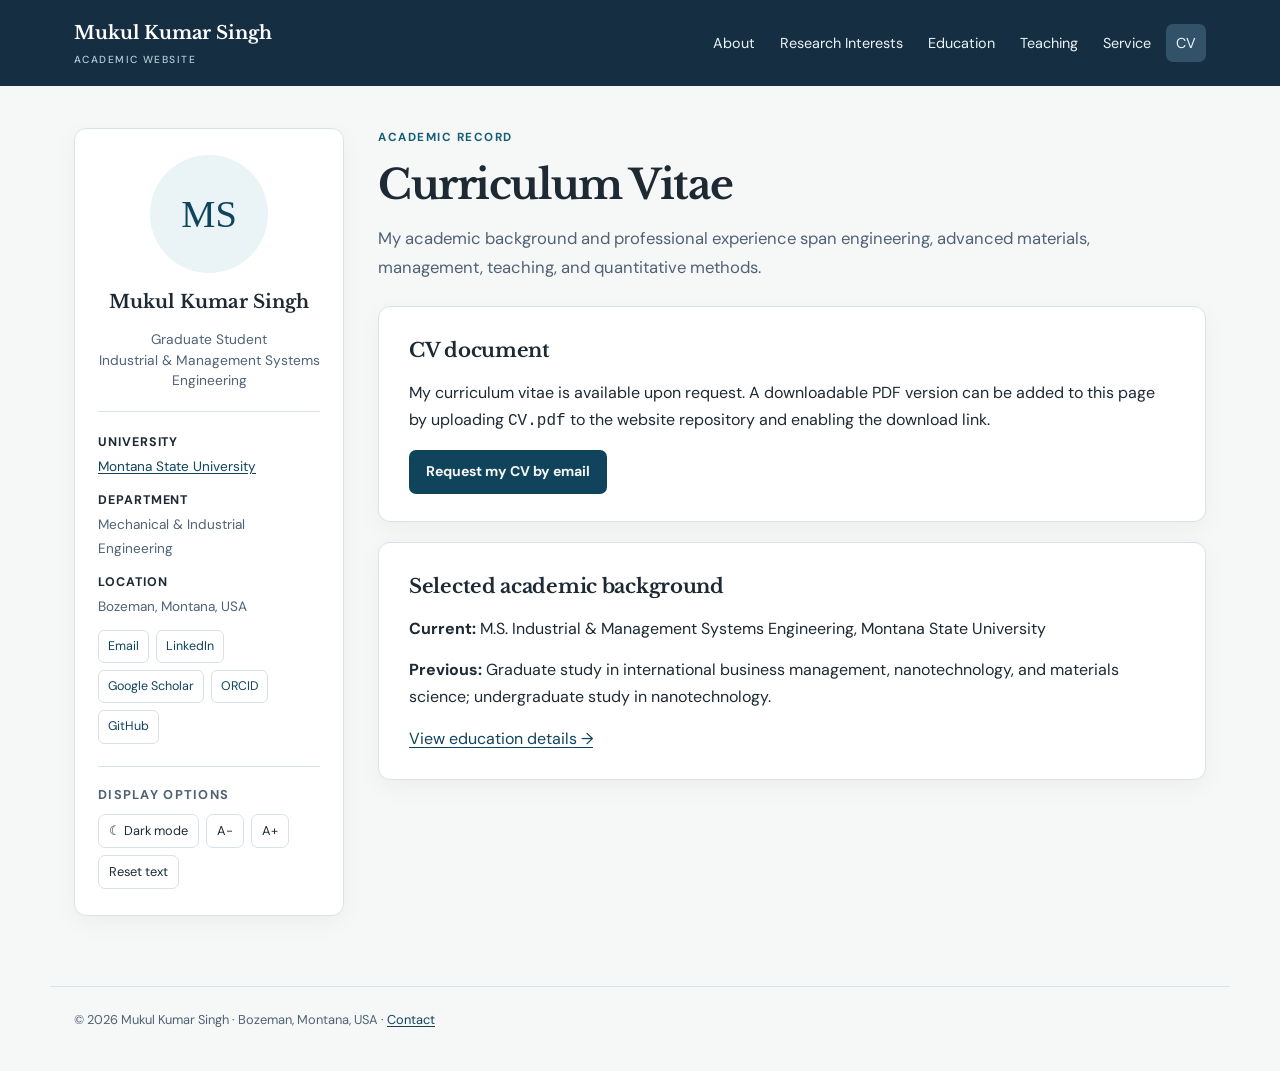
==== cv.html @ e1ff9593 "Add files via upload" ====
<!doctype html><html lang="en"><head><meta charset="utf-8"><meta name="viewport" content="width=device-width, initial-scale=1"><meta name="description" content="Academic curriculum vitae and contact details"><meta name="color-scheme" content="light dark"><title>Curriculum Vitae | Mukul Kumar Singh</title><link rel="stylesheet" href="style.css"><script>try{const t=localStorage.getItem('academic-theme');if(t==='dark'||t==='light')document.documentElement.dataset.theme=t}catch(e){}</script><script src="site.js" defer></script></head><body><a class="skip" href="#main">Skip to main content</a><header class="site-head"><div class="head-in"><a class="brand" href="index.html">Mukul Kumar Singh<small>Academic Website</small></a><nav aria-label="Main navigation" class="top-nav"><a href="index.html">About</a><a href="research.html">Research Interests</a><a href="education.html">Education</a><a href="teaching.html">Teaching</a><a href="service.html">Service</a><a href="cv.html" aria-current="page">CV</a></nav></div></header><div class="layout"><aside class="profile" aria-label="Profile and accessibility settings"><img class="avatar" src="profile.jpg" alt="Portrait of Mukul Kumar Singh" onerror="this.style.display='none';document.getElementById('avatar-fallback').style.display='grid'"><div class="avatar-fallback" id="avatar-fallback" aria-hidden="true">MS</div><h2>Mukul Kumar Singh</h2><p class="role">Graduate Student<br>Industrial &amp; Management Systems Engineering</p><hr class="side-divider"><p class="fact"><strong>University</strong><a href="https://www.montana.edu/">Montana State University</a></p><p class="fact"><strong>Department</strong>Mechanical &amp; Industrial Engineering</p><p class="fact"><strong>Location</strong>Bozeman, Montana, USA</p><div class="profile-links" aria-label="Contact and research profiles"><a href="mailto:mukulnoida@gmail.com">Email</a><a href="https://www.linkedin.com/in/mukulnoida/" target="_blank" rel="noopener noreferrer">LinkedIn</a><a href="https://scholar.google.com/citations?user=1E6UcasAAAAJ" target="_blank" rel="noopener noreferrer">Google Scholar</a><a href="https://orcid.org/0009-0001-5948-5191" target="_blank" rel="noopener noreferrer">ORCID</a><a href="https://github.com/mukulnoida" target="_blank" rel="noopener noreferrer">GitHub</a></div><div class="accessibility" aria-label="Display preferences"><h3>Display options</h3><div class="controls"><button type="button" id="theme-toggle">☾ Dark mode</button><button type="button" id="text-minus" aria-label="Decrease text size">A−</button><button type="button" id="text-plus" aria-label="Increase text size">A+</button><button type="button" id="text-reset">Reset text</button></div></div></aside><main id="main" tabindex="-1"><p class="eyebrow">Academic record</p><h1 class="page-title">Curriculum Vitae</h1><p class="lead">My academic background and professional experience span engineering, advanced materials, management, teaching, and quantitative methods.</p><section class="panel"><h2>CV document</h2><p>My curriculum vitae is available upon request. A downloadable PDF version can be added to this page by uploading <code>CV.pdf</code> to the website repository and enabling the download link.</p><!-- After uploading CV.pdf, uncomment the following line: <p><a class="action" href="CV.pdf" download>Download CV (PDF)</a></p> --><p><a class="action" href="mailto:mukulnoida@gmail.com?subject=CV%20Request">Request my CV by email</a></p></section><section class="panel"><h2>Selected academic background</h2><p><strong>Current:</strong> M.S. Industrial &amp; Management Systems Engineering, Montana State University</p><p><strong>Previous:</strong> Graduate study in international business management, nanotechnology, and materials science; undergraduate study in nanotechnology.</p><p><a href="education.html">View education details →</a></p></section></main></div><footer><p>© 2026 Mukul Kumar Singh · Bozeman, Montana, USA · <a href="mailto:mukulnoida@gmail.com">Contact</a></p></footer></body></html>
---- style.css ----
@import url('https://fonts.googleapis.com/css2?family=DM+Sans:wght@400;500;600;700&family=Libre+Baskerville:wght@400;700&display=swap');
:root{color-scheme:light;--bg:#f6f7f7;--paper:#fff;--ink:#1d2933;--muted:#506276;--line:#dae2e7;--accent:#155e75;--accentstrong:#10445c;--soft:#eaf3f6;--nav:#162e42;--focus:#db7f24;--shadow:0 7px 24px rgba(19,41,53,.045);font-size:16px}
:root[data-theme=dark]{color-scheme:dark;--bg:#0e1822;--paper:#192735;--ink:#ecf3f6;--muted:#b7c8d4;--line:#3a4a5b;--accent:#8ccee1;--accentstrong:#b6e9f7;--soft:#233c4b;--nav:#142534;--focus:#fbb960;--shadow:none}
*{box-sizing:border-box}html{scroll-behavior:smooth}body{margin:0;background:var(--bg);color:var(--ink);font-family:'DM Sans',Arial,sans-serif;line-height:1.7}a{color:var(--accentstrong);text-underline-offset:.16em}a:hover{text-decoration-thickness:2px}a:focus-visible,button:focus-visible{outline:3px solid var(--focus);outline-offset:4px}button{font:inherit;cursor:pointer}.skip{position:absolute;left:16px;top:-100px;background:var(--paper);padding:10px 15px;z-index:100}.skip:focus{top:12px}.site-head{background:var(--nav);color:#f5faff}.head-in{max-width:1180px;margin:auto;padding:18px 24px;display:flex;align-items:center;justify-content:space-between;gap:22px;flex-wrap:wrap}.brand{font-family:'Libre Baskerville',Georgia,serif;font-size:1.14rem;color:#fff;text-decoration:none;font-weight:700}.brand small{display:block;font-size:.64rem;font-family:'DM Sans',sans-serif;font-weight:500;letter-spacing:.14em;text-transform:uppercase;color:#b7cbd7;margin-top:2px}.top-nav{display:flex;gap:5px;flex-wrap:wrap}.top-nav a{color:#eaf4f8;text-decoration:none;padding:7px 10px;border-radius:7px;font-size:.9rem}.top-nav a:hover,.top-nav a[aria-current=page]{background:#315269}.layout{max-width:1180px;padding:42px 24px 70px;margin:0 auto;display:grid;grid-template-columns:270px minmax(0,1fr);gap:34px}.profile,.panel{background:var(--paper);border:1px solid var(--line);border-radius:12px;box-shadow:var(--shadow)}.profile{padding:26px 23px;align-self:start;position:sticky;top:20px}.avatar{width:118px;height:118px;border-radius:50%;border:3px solid var(--line);object-fit:cover;display:block;margin:0 auto 17px;background:var(--soft)}.avatar-fallback{width:118px;height:118px;border-radius:50%;display:none;place-items:center;margin:0 auto 17px;background:var(--soft);color:var(--accentstrong);font-family:Georgia,serif;font-size:2.4rem}.profile h2{font-family:'Libre Baskerville',Georgia,serif;font-size:1.15rem;line-height:1.35;margin:0 0 7px;text-align:center}.role{text-align:center;font-size:.86rem;color:var(--muted);line-height:1.5}.side-divider{border:0;border-top:1px solid var(--line);margin:20px 0}.fact{font-size:.85rem;margin:0 0 12px;color:var(--muted)}.fact strong{display:block;color:var(--ink);font-size:.78rem;text-transform:uppercase;letter-spacing:.075em;margin-bottom:2px}.profile-links{display:flex;flex-wrap:wrap;gap:7px}.profile-links a{display:inline-block;border:1px solid var(--line);border-radius:6px;padding:5px 9px;font-size:.78rem;text-decoration:none}.profile-links a:hover{background:var(--soft)}.accessibility{margin-top:22px;border-top:1px solid var(--line);padding-top:17px}.accessibility h3{font-size:.8rem;text-transform:uppercase;letter-spacing:.1em;margin:0 0 9px;color:var(--muted)}.controls{display:flex;gap:7px;flex-wrap:wrap}.controls button{border:1px solid var(--line);background:var(--paper);color:var(--ink);border-radius:7px;padding:5px 10px;font-size:.8rem}.controls button:hover{background:var(--soft)}main{min-width:0}.eyebrow{font-weight:700;letter-spacing:.13em;text-transform:uppercase;color:var(--accent);font-size:.73rem;margin:0 0 11px}.page-title{font-family:'Libre Baskerville',Georgia,serif;font-size:clamp(1.85rem,3.2vw,2.55rem);line-height:1.25;letter-spacing:-.035em;margin:0 0 14px}.lead{font-size:1.04rem;max-width:73ch;color:var(--muted);margin:0 0 25px}.panel{padding:27px 30px;margin:0 0 20px}.panel h2{font-family:'Libre Baskerville',Georgia,serif;letter-spacing:-.015em;font-size:1.23rem;margin:0 0 12px}.panel h3{font-size:1rem;margin:17px 0 5px}.panel p{margin:0 0 14px}.panel p:last-child{margin-bottom:0}.panel ul{margin:9px 0 0;padding-left:22px}.panel li{padding:3px 0}.tag-wrap{display:flex;flex-wrap:wrap;gap:8px;margin-top:14px}.tag{padding:5px 11px;border:1px solid var(--line);border-radius:100px;font-size:.8rem;background:var(--soft);color:var(--ink)}.two-col{display:grid;grid-template-columns:1fr 1fr;gap:15px}.mini{background:var(--soft);padding:18px;border-radius:8px}.mini h3{margin:0 0 7px;font-size:.94rem}.mini p{font-size:.88rem;margin:0;color:var(--muted)}.item{padding:15px 0;border-bottom:1px solid var(--line)}.item:first-of-type{padding-top:0}.item:last-child{border-bottom:0;padding-bottom:0}.item h3{margin:0 0 2px}.item .meta{font-size:.87rem;color:var(--muted);margin-bottom:5px}.action{display:inline-block;border-radius:7px;padding:10px 17px;background:var(--accentstrong);color:var(--bg);text-decoration:none;font-weight:700;font-size:.88rem}.action:hover{filter:brightness(1.12)}.note{font-size:.9rem;color:var(--muted)}footer{border-top:1px solid var(--line);max-width:1180px;margin:auto;padding:22px 24px 40px;color:var(--muted);font-size:.8rem}footer p{margin:0} @media(max-width:850px){.layout{grid-template-columns:1fr;padding-top:25px;gap:20px}.profile{position:static}.two-col{grid-template-columns:1fr}.head-in{align-items:start}.top-nav a{padding:6px 7px}}@media(max-width:480px){.panel{padding:21px 19px}.layout{padding-left:15px;padding-right:15px}.brand{font-size:1rem}}@media(prefers-reduced-motion:reduce){html{scroll-behavior:auto}*{transition:none!important;animation:none!important}}
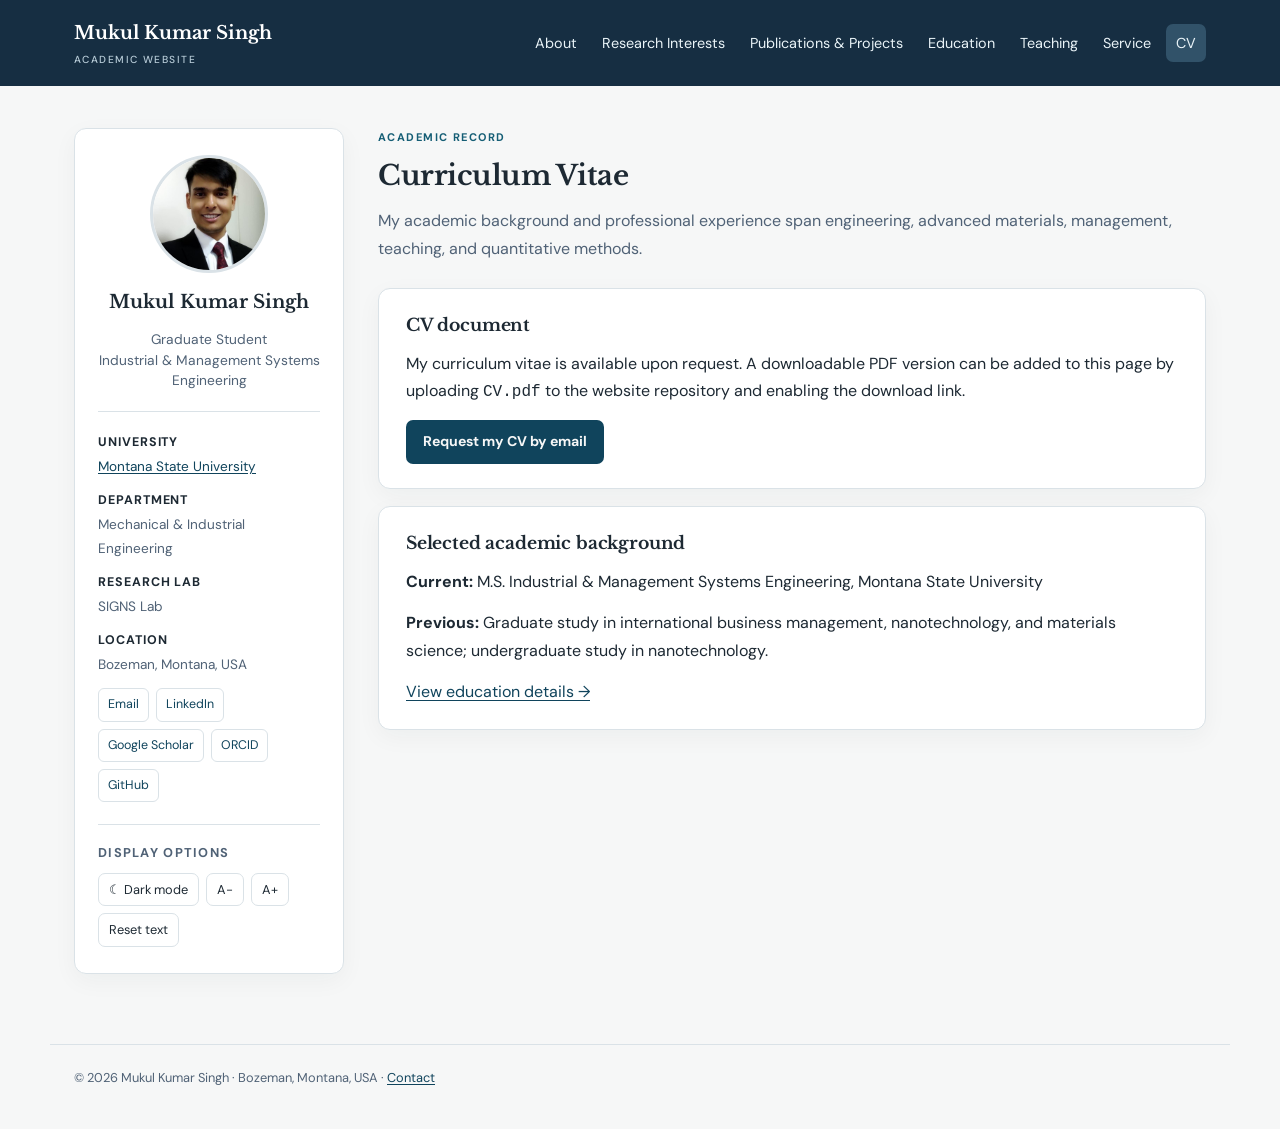
==== commit 03036047: "Add files via upload" ====
--- a/cv.html
+++ b/cv.html
@@ -1 +1,2 @@
-<!doctype html><html lang="en"><head><meta charset="utf-8"><meta name="viewport" content="width=device-width, initial-scale=1"><meta name="description" content="Academic curriculum vitae and contact details"><meta name="color-scheme" content="light dark"><title>Curriculum Vitae | Mukul Kumar Singh</title><link rel="stylesheet" href="style.css"><script>try{const t=localStorage.getItem('academic-theme');if(t==='dark'||t==='light')document.documentElement.dataset.theme=t}catch(e){}</script><script src="site.js" defer></script></head><body><a class="skip" href="#main">Skip to main content</a><header class="site-head"><div class="head-in"><a class="brand" href="index.html">Mukul Kumar Singh<small>Academic Website</small></a><nav aria-label="Main navigation" class="top-nav"><a href="index.html">About</a><a href="research.html">Research Interests</a><a href="education.html">Education</a><a href="teaching.html">Teaching</a><a href="service.html">Service</a><a href="cv.html" aria-current="page">CV</a></nav></div></header><div class="layout"><aside class="profile" aria-label="Profile and accessibility settings"><img class="avatar" src="profile.jpg" alt="Portrait of Mukul Kumar Singh" onerror="this.style.display='none';document.getElementById('avatar-fallback').style.display='grid'"><div class="avatar-fallback" id="avatar-fallback" aria-hidden="true">MS</div><h2>Mukul Kumar Singh</h2><p class="role">Graduate Student<br>Industrial &amp; Management Systems Engineering</p><hr class="side-divider"><p class="fact"><strong>University</strong><a href="https://www.montana.edu/">Montana State University</a></p><p class="fact"><strong>Department</strong>Mechanical &amp; Industrial Engineering</p><p class="fact"><strong>Location</strong>Bozeman, Montana, USA</p><div class="profile-links" aria-label="Contact and research profiles"><a href="mailto:mukulnoida@gmail.com">Email</a><a href="https://www.linkedin.com/in/mukulnoida/" target="_blank" rel="noopener noreferrer">LinkedIn</a><a href="https://scholar.google.com/citations?user=1E6UcasAAAAJ" target="_blank" rel="noopener noreferrer">Google Scholar</a><a href="https://orcid.org/0009-0001-5948-5191" target="_blank" rel="noopener noreferrer">ORCID</a><a href="https://github.com/mukulnoida" target="_blank" rel="noopener noreferrer">GitHub</a></div><div class="accessibility" aria-label="Display preferences"><h3>Display options</h3><div class="controls"><button type="button" id="theme-toggle">☾ Dark mode</button><button type="button" id="text-minus" aria-label="Decrease text size">A−</button><button type="button" id="text-plus" aria-label="Increase text size">A+</button><button type="button" id="text-reset">Reset text</button></div></div></aside><main id="main" tabindex="-1"><p class="eyebrow">Academic record</p><h1 class="page-title">Curriculum Vitae</h1><p class="lead">My academic background and professional experience span engineering, advanced materials, management, teaching, and quantitative methods.</p><section class="panel"><h2>CV document</h2><p>My curriculum vitae is available upon request. A downloadable PDF version can be added to this page by uploading <code>CV.pdf</code> to the website repository and enabling the download link.</p><!-- After uploading CV.pdf, uncomment the following line: <p><a class="action" href="CV.pdf" download>Download CV (PDF)</a></p> --><p><a class="action" href="mailto:mukulnoida@gmail.com?subject=CV%20Request">Request my CV by email</a></p></section><section class="panel"><h2>Selected academic background</h2><p><strong>Current:</strong> M.S. Industrial &amp; Management Systems Engineering, Montana State University</p><p><strong>Previous:</strong> Graduate study in international business management, nanotechnology, and materials science; undergraduate study in nanotechnology.</p><p><a href="education.html">View education details →</a></p></section></main></div><footer><p>© 2026 Mukul Kumar Singh · Bozeman, Montana, USA · <a href="mailto:mukulnoida@gmail.com">Contact</a></p></footer></body></html>+<!DOCTYPE html>
+<html lang="en"><head><meta charset="utf-8"/><meta content="width=device-width, initial-scale=1" name="viewport"/><meta content="Academic curriculum vitae and contact details" name="description"/><meta content="light dark" name="color-scheme"/><title>Curriculum Vitae | Mukul Kumar Singh</title><link href="style.css" rel="stylesheet"/><script>try{const t=localStorage.getItem('academic-theme');if(t==='dark'||t==='light')document.documentElement.dataset.theme=t}catch(e){}</script><script defer="" src="site.js"></script></head><body><a class="skip" href="#main">Skip to main content</a><header class="site-head"><div class="head-in"><a class="brand" href="index.html">Mukul Kumar Singh<small>Academic Website</small></a><nav aria-label="Main navigation" class="top-nav"><a href="index.html">About</a><a href="research.html">Research Interests</a><a href="publications.html">Publications &amp; Projects</a><a href="education.html">Education</a><a href="teaching.html">Teaching</a><a href="service.html">Service</a><a aria-current="page" href="cv.html">CV</a></nav></div></header><div class="layout"><aside aria-label="Profile and accessibility settings" class="profile"><img alt="Portrait of Mukul Kumar Singh" class="avatar" onerror="this.style.display='none';document.getElementById('avatar-fallback').style.display='grid'" src="profile.jpg"/><div aria-hidden="true" class="avatar-fallback" id="avatar-fallback">MS</div><h2>Mukul Kumar Singh</h2><p class="role">Graduate Student<br/>Industrial &amp; Management Systems Engineering</p><hr class="side-divider"/><p class="fact"><strong>University</strong><a href="https://www.montana.edu/">Montana State University</a></p><p class="fact"><strong>Department</strong>Mechanical &amp; Industrial Engineering</p><p class="fact"><strong>Research lab</strong>SIGNS Lab</p><p class="fact"><strong>Location</strong>Bozeman, Montana, USA</p><div aria-label="Contact and research profiles" class="profile-links"><a href="mailto:mukulnoida@gmail.com">Email</a><a href="https://www.linkedin.com/in/mukulnoida/" rel="noopener noreferrer" target="_blank">LinkedIn</a><a href="https://scholar.google.com/citations?user=1E6UcasAAAAJ" rel="noopener noreferrer" target="_blank">Google Scholar</a><a href="https://orcid.org/0009-0001-5948-5191" rel="noopener noreferrer" target="_blank">ORCID</a><a href="https://github.com/mukulnoida" rel="noopener noreferrer" target="_blank">GitHub</a></div><div aria-label="Display preferences" class="accessibility"><h3>Display options</h3><div class="controls"><button id="theme-toggle" type="button">☾ Dark mode</button><button aria-label="Decrease text size" id="text-minus" type="button">A−</button><button aria-label="Increase text size" id="text-plus" type="button">A+</button><button id="text-reset" type="button">Reset text</button></div></div></aside><main id="main" tabindex="-1"><p class="eyebrow">Academic record</p><h1 class="page-title">Curriculum Vitae</h1><p class="lead">My academic background and professional experience span engineering, advanced materials, management, teaching, and quantitative methods.</p><section class="panel"><h2>CV document</h2><p>My curriculum vitae is available upon request. A downloadable PDF version can be added to this page by uploading <code>CV.pdf</code> to the website repository and enabling the download link.</p><!-- After uploading CV.pdf, uncomment the following line: <p><a class="action" href="CV.pdf" download>Download CV (PDF)</a></p> --><p><a class="action" href="mailto:mukulnoida@gmail.com?subject=CV%20Request">Request my CV by email</a></p></section><section class="panel"><h2>Selected academic background</h2><p><strong>Current:</strong> M.S. Industrial &amp; Management Systems Engineering, Montana State University</p><p><strong>Previous:</strong> Graduate study in international business management, nanotechnology, and materials science; undergraduate study in nanotechnology.</p><p><a href="education.html">View education details →</a></p></section></main></div><footer><p>© 2026 Mukul Kumar Singh · Bozeman, Montana, USA · <a href="mailto:mukulnoida@gmail.com">Contact</a></p></footer></body></html>
--- a/style.css
+++ b/style.css
@@ -1,4 +1,12 @@
 @import url('https://fonts.googleapis.com/css2?family=DM+Sans:wght@400;500;600;700&family=Libre+Baskerville:wght@400;700&display=swap');
 :root{color-scheme:light;--bg:#f6f7f7;--paper:#fff;--ink:#1d2933;--muted:#506276;--line:#dae2e7;--accent:#155e75;--accentstrong:#10445c;--soft:#eaf3f6;--nav:#162e42;--focus:#db7f24;--shadow:0 7px 24px rgba(19,41,53,.045);font-size:16px}
 :root[data-theme=dark]{color-scheme:dark;--bg:#0e1822;--paper:#192735;--ink:#ecf3f6;--muted:#b7c8d4;--line:#3a4a5b;--accent:#8ccee1;--accentstrong:#b6e9f7;--soft:#233c4b;--nav:#142534;--focus:#fbb960;--shadow:none}
-*{box-sizing:border-box}html{scroll-behavior:smooth}body{margin:0;background:var(--bg);color:var(--ink);font-family:'DM Sans',Arial,sans-serif;line-height:1.7}a{color:var(--accentstrong);text-underline-offset:.16em}a:hover{text-decoration-thickness:2px}a:focus-visible,button:focus-visible{outline:3px solid var(--focus);outline-offset:4px}button{font:inherit;cursor:pointer}.skip{position:absolute;left:16px;top:-100px;background:var(--paper);padding:10px 15px;z-index:100}.skip:focus{top:12px}.site-head{background:var(--nav);color:#f5faff}.head-in{max-width:1180px;margin:auto;padding:18px 24px;display:flex;align-items:center;justify-content:space-between;gap:22px;flex-wrap:wrap}.brand{font-family:'Libre Baskerville',Georgia,serif;font-size:1.14rem;color:#fff;text-decoration:none;font-weight:700}.brand small{display:block;font-size:.64rem;font-family:'DM Sans',sans-serif;font-weight:500;letter-spacing:.14em;text-transform:uppercase;color:#b7cbd7;margin-top:2px}.top-nav{display:flex;gap:5px;flex-wrap:wrap}.top-nav a{color:#eaf4f8;text-decoration:none;padding:7px 10px;border-radius:7px;font-size:.9rem}.top-nav a:hover,.top-nav a[aria-current=page]{background:#315269}.layout{max-width:1180px;padding:42px 24px 70px;margin:0 auto;display:grid;grid-template-columns:270px minmax(0,1fr);gap:34px}.profile,.panel{background:var(--paper);border:1px solid var(--line);border-radius:12px;box-shadow:var(--shadow)}.profile{padding:26px 23px;align-self:start;position:sticky;top:20px}.avatar{width:118px;height:118px;border-radius:50%;border:3px solid var(--line);object-fit:cover;display:block;margin:0 auto 17px;background:var(--soft)}.avatar-fallback{width:118px;height:118px;border-radius:50%;display:none;place-items:center;margin:0 auto 17px;background:var(--soft);color:var(--accentstrong);font-family:Georgia,serif;font-size:2.4rem}.profile h2{font-family:'Libre Baskerville',Georgia,serif;font-size:1.15rem;line-height:1.35;margin:0 0 7px;text-align:center}.role{text-align:center;font-size:.86rem;color:var(--muted);line-height:1.5}.side-divider{border:0;border-top:1px solid var(--line);margin:20px 0}.fact{font-size:.85rem;margin:0 0 12px;color:var(--muted)}.fact strong{display:block;color:var(--ink);font-size:.78rem;text-transform:uppercase;letter-spacing:.075em;margin-bottom:2px}.profile-links{display:flex;flex-wrap:wrap;gap:7px}.profile-links a{display:inline-block;border:1px solid var(--line);border-radius:6px;padding:5px 9px;font-size:.78rem;text-decoration:none}.profile-links a:hover{background:var(--soft)}.accessibility{margin-top:22px;border-top:1px solid var(--line);padding-top:17px}.accessibility h3{font-size:.8rem;text-transform:uppercase;letter-spacing:.1em;margin:0 0 9px;color:var(--muted)}.controls{display:flex;gap:7px;flex-wrap:wrap}.controls button{border:1px solid var(--line);background:var(--paper);color:var(--ink);border-radius:7px;padding:5px 10px;font-size:.8rem}.controls button:hover{background:var(--soft)}main{min-width:0}.eyebrow{font-weight:700;letter-spacing:.13em;text-transform:uppercase;color:var(--accent);font-size:.73rem;margin:0 0 11px}.page-title{font-family:'Libre Baskerville',Georgia,serif;font-size:clamp(1.85rem,3.2vw,2.55rem);line-height:1.25;letter-spacing:-.035em;margin:0 0 14px}.lead{font-size:1.04rem;max-width:73ch;color:var(--muted);margin:0 0 25px}.panel{padding:27px 30px;margin:0 0 20px}.panel h2{font-family:'Libre Baskerville',Georgia,serif;letter-spacing:-.015em;font-size:1.23rem;margin:0 0 12px}.panel h3{font-size:1rem;margin:17px 0 5px}.panel p{margin:0 0 14px}.panel p:last-child{margin-bottom:0}.panel ul{margin:9px 0 0;padding-left:22px}.panel li{padding:3px 0}.tag-wrap{display:flex;flex-wrap:wrap;gap:8px;margin-top:14px}.tag{padding:5px 11px;border:1px solid var(--line);border-radius:100px;font-size:.8rem;background:var(--soft);color:var(--ink)}.two-col{display:grid;grid-template-columns:1fr 1fr;gap:15px}.mini{background:var(--soft);padding:18px;border-radius:8px}.mini h3{margin:0 0 7px;font-size:.94rem}.mini p{font-size:.88rem;margin:0;color:var(--muted)}.item{padding:15px 0;border-bottom:1px solid var(--line)}.item:first-of-type{padding-top:0}.item:last-child{border-bottom:0;padding-bottom:0}.item h3{margin:0 0 2px}.item .meta{font-size:.87rem;color:var(--muted);margin-bottom:5px}.action{display:inline-block;border-radius:7px;padding:10px 17px;background:var(--accentstrong);color:var(--bg);text-decoration:none;font-weight:700;font-size:.88rem}.action:hover{filter:brightness(1.12)}.note{font-size:.9rem;color:var(--muted)}footer{border-top:1px solid var(--line);max-width:1180px;margin:auto;padding:22px 24px 40px;color:var(--muted);font-size:.8rem}footer p{margin:0} @media(max-width:850px){.layout{grid-template-columns:1fr;padding-top:25px;gap:20px}.profile{position:static}.two-col{grid-template-columns:1fr}.head-in{align-items:start}.top-nav a{padding:6px 7px}}@media(max-width:480px){.panel{padding:21px 19px}.layout{padding-left:15px;padding-right:15px}.brand{font-size:1rem}}@media(prefers-reduced-motion:reduce){html{scroll-behavior:auto}*{transition:none!important;animation:none!important}}+*{box-sizing:border-box}html{scroll-behavior:smooth}body{margin:0;background:var(--bg);color:var(--ink);font-family:'DM Sans',Arial,sans-serif;line-height:1.7}a{color:var(--accentstrong);text-underline-offset:.16em}a:hover{text-decoration-thickness:2px}a:focus-visible,button:focus-visible{outline:3px solid var(--focus);outline-offset:4px}button{font:inherit;cursor:pointer}.skip{position:absolute;left:16px;top:-100px;background:var(--paper);padding:10px 15px;z-index:100}.skip:focus{top:12px}.site-head{background:var(--nav);color:#f5faff}.head-in{max-width:1180px;margin:auto;padding:18px 24px;display:flex;align-items:center;justify-content:space-between;gap:22px;flex-wrap:wrap}.brand{font-family:'Libre Baskerville',Georgia,serif;font-size:1.14rem;color:#fff;text-decoration:none;font-weight:700}.brand small{display:block;font-size:.64rem;font-family:'DM Sans',sans-serif;font-weight:500;letter-spacing:.14em;text-transform:uppercase;color:#b7cbd7;margin-top:2px}.top-nav{display:flex;gap:5px;flex-wrap:wrap}.top-nav a{color:#eaf4f8;text-decoration:none;padding:7px 10px;border-radius:7px;font-size:.9rem}.top-nav a:hover,.top-nav a[aria-current=page]{background:#315269}.layout{max-width:1180px;padding:42px 24px 70px;margin:0 auto;display:grid;grid-template-columns:270px minmax(0,1fr);gap:34px}.profile,.panel{background:var(--paper);border:1px solid var(--line);border-radius:12px;box-shadow:var(--shadow)}.profile{padding:26px 23px;align-self:start;position:sticky;top:20px}.avatar{width:118px;height:118px;border-radius:50%;border:3px solid var(--line);object-fit:cover;display:block;margin:0 auto 17px;background:var(--soft)}.avatar-fallback{width:118px;height:118px;border-radius:50%;display:none;place-items:center;margin:0 auto 17px;background:var(--soft);color:var(--accentstrong);font-family:Georgia,serif;font-size:2.4rem}.profile h2{font-family:'Libre Baskerville',Georgia,serif;font-size:1.15rem;line-height:1.35;margin:0 0 7px;text-align:center}.role{text-align:center;font-size:.86rem;color:var(--muted);line-height:1.5}.side-divider{border:0;border-top:1px solid var(--line);margin:20px 0}.fact{font-size:.85rem;margin:0 0 12px;color:var(--muted)}.fact strong{display:block;color:var(--ink);font-size:.78rem;text-transform:uppercase;letter-spacing:.075em;margin-bottom:2px}.profile-links{display:flex;flex-wrap:wrap;gap:7px}.profile-links a{display:inline-block;border:1px solid var(--line);border-radius:6px;padding:5px 9px;font-size:.78rem;text-decoration:none}.profile-links a:hover{background:var(--soft)}.accessibility{margin-top:22px;border-top:1px solid var(--line);padding-top:17px}.accessibility h3{font-size:.8rem;text-transform:uppercase;letter-spacing:.1em;margin:0 0 9px;color:var(--muted)}.controls{display:flex;gap:7px;flex-wrap:wrap}.controls button{border:1px solid var(--line);background:var(--paper);color:var(--ink);border-radius:7px;padding:5px 10px;font-size:.8rem}.controls button:hover{background:var(--soft)}main{min-width:0}.eyebrow{font-weight:700;letter-spacing:.13em;text-transform:uppercase;color:var(--accent);font-size:.73rem;margin:0 0 11px}.page-title{font-family:'Libre Baskerville',Georgia,serif;font-size:clamp(1.85rem,3.2vw,2.55rem);line-height:1.25;letter-spacing:-.035em;margin:0 0 14px}.lead{font-size:1.04rem;max-width:73ch;color:var(--muted);margin:0 0 25px}.panel{padding:27px 30px;margin:0 0 20px}.panel h2{font-family:'Libre Baskerville',Georgia,serif;letter-spacing:-.015em;font-size:1.23rem;margin:0 0 12px}.panel h3{font-size:1rem;margin:17px 0 5px}.panel p{margin:0 0 14px}.panel p:last-child{margin-bottom:0}.panel ul{margin:9px 0 0;padding-left:22px}.panel li{padding:3px 0}.tag-wrap{display:flex;flex-wrap:wrap;gap:8px;margin-top:14px}.tag{padding:5px 11px;border:1px solid var(--line);border-radius:100px;font-size:.8rem;background:var(--soft);color:var(--ink)}.two-col{display:grid;grid-template-columns:1fr 1fr;gap:15px}.mini{background:var(--soft);padding:18px;border-radius:8px}.mini h3{margin:0 0 7px;font-size:.94rem}.mini p{font-size:.88rem;margin:0;color:var(--muted)}.item{padding:15px 0;border-bottom:1px solid var(--line)}.item:first-of-type{padding-top:0}.item:last-child{border-bottom:0;padding-bottom:0}.item h3{margin:0 0 2px}.item .meta{font-size:.87rem;color:var(--muted);margin-bottom:5px}.action{display:inline-block;border-radius:7px;padding:10px 17px;background:var(--accentstrong);color:var(--bg);text-decoration:none;font-weight:700;font-size:.88rem}.action:hover{filter:brightness(1.12)}.note{font-size:.9rem;color:var(--muted)}footer{border-top:1px solid var(--line);max-width:1180px;margin:auto;padding:22px 24px 40px;color:var(--muted);font-size:.8rem}footer p{margin:0} @media(max-width:850px){.layout{grid-template-columns:1fr;padding-top:25px;gap:20px}.profile{position:static}.two-col{grid-template-columns:1fr}.head-in{align-items:start}.top-nav a{padding:6px 7px}}@media(max-width:480px){.panel{padding:21px 19px}.layout{padding-left:15px;padding-right:15px}.brand{font-size:1rem}}@media(prefers-reduced-motion:reduce){html{scroll-behavior:auto}*{transition:none!important;animation:none!important}}
+/* 2026 academic typography refinement: quieter, more balanced headings */
+.page-title{font-size:clamp(1.55rem,2.15vw,1.95rem);line-height:1.3;letter-spacing:-.018em;margin-bottom:13px}
+.lead{font-size:1rem;line-height:1.75}
+.panel h2{font-size:1.08rem;line-height:1.45;letter-spacing:-.01em}
+.panel h3{font-size:.96rem;line-height:1.5}
+.panel{padding:24px 27px;margin-bottom:17px}
+.eyebrow{font-size:.69rem}
+@media(max-width:480px){.page-title{font-size:1.5rem}.panel{padding:20px 18px}}
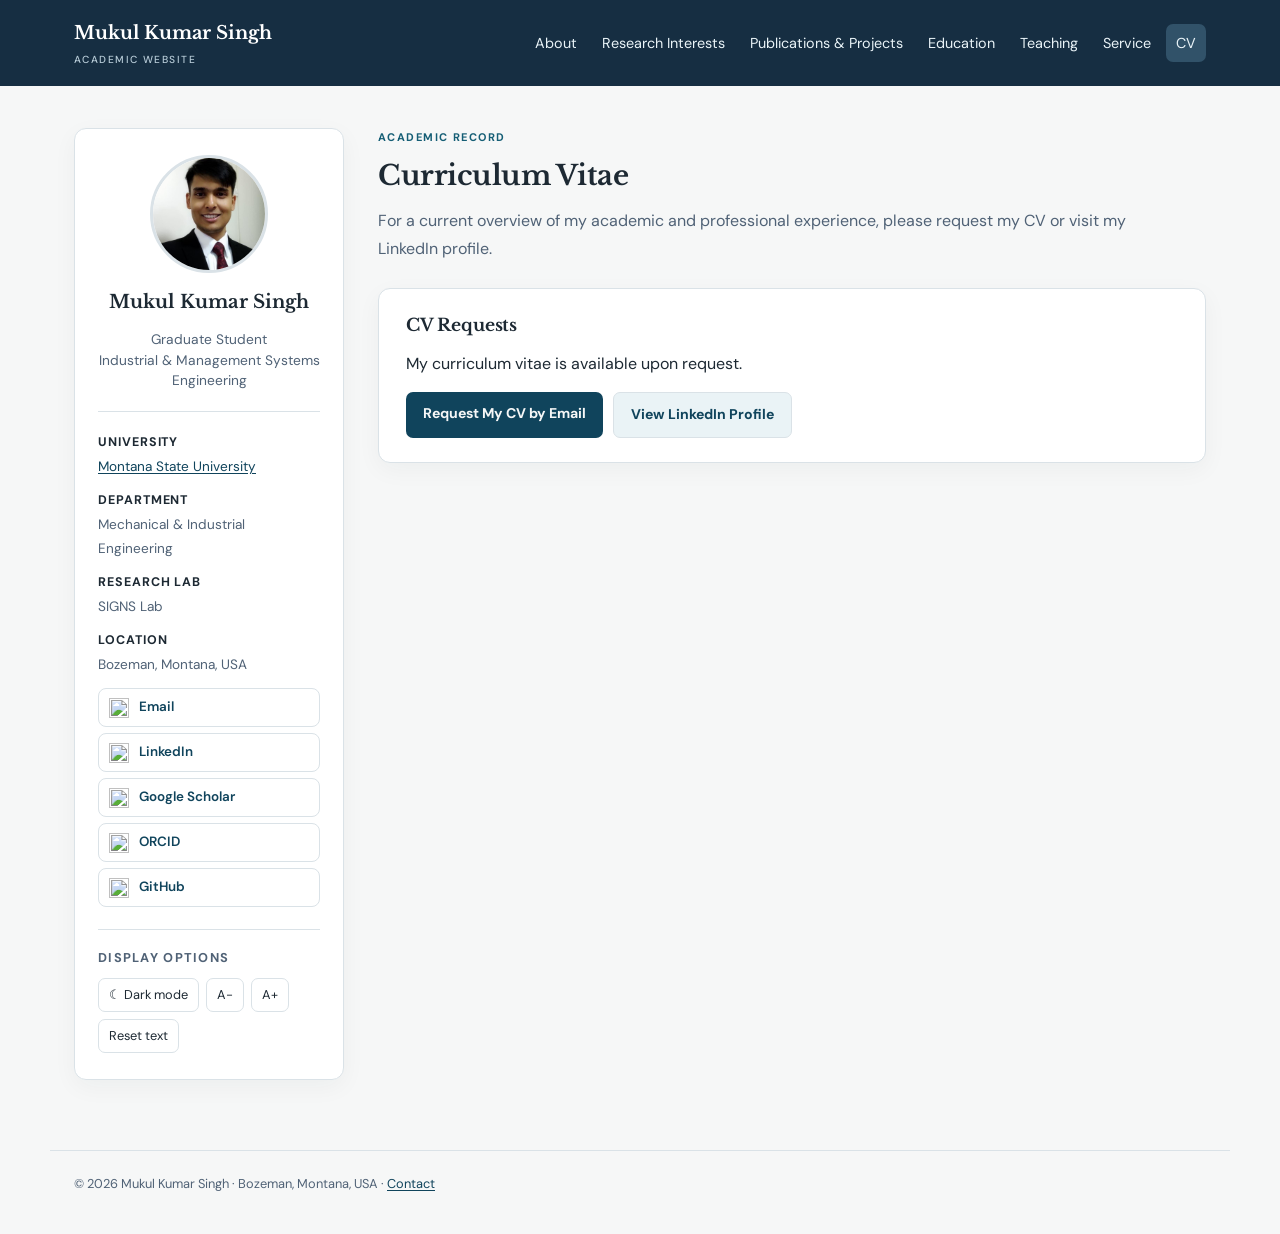
==== commit 43f6e4db: "Add files via upload" ====
--- a/cv.html
+++ b/cv.html
@@ -1,2 +1,2 @@
 <!DOCTYPE html>
-<html lang="en"><head><meta charset="utf-8"/><meta content="width=device-width, initial-scale=1" name="viewport"/><meta content="Academic curriculum vitae and contact details" name="description"/><meta content="light dark" name="color-scheme"/><title>Curriculum Vitae | Mukul Kumar Singh</title><link href="style.css" rel="stylesheet"/><script>try{const t=localStorage.getItem('academic-theme');if(t==='dark'||t==='light')document.documentElement.dataset.theme=t}catch(e){}</script><script defer="" src="site.js"></script></head><body><a class="skip" href="#main">Skip to main content</a><header class="site-head"><div class="head-in"><a class="brand" href="index.html">Mukul Kumar Singh<small>Academic Website</small></a><nav aria-label="Main navigation" class="top-nav"><a href="index.html">About</a><a href="research.html">Research Interests</a><a href="publications.html">Publications &amp; Projects</a><a href="education.html">Education</a><a href="teaching.html">Teaching</a><a href="service.html">Service</a><a aria-current="page" href="cv.html">CV</a></nav></div></header><div class="layout"><aside aria-label="Profile and accessibility settings" class="profile"><img alt="Portrait of Mukul Kumar Singh" class="avatar" onerror="this.style.display='none';document.getElementById('avatar-fallback').style.display='grid'" src="profile.jpg"/><div aria-hidden="true" class="avatar-fallback" id="avatar-fallback">MS</div><h2>Mukul Kumar Singh</h2><p class="role">Graduate Student<br/>Industrial &amp; Management Systems Engineering</p><hr class="side-divider"/><p class="fact"><strong>University</strong><a href="https://www.montana.edu/">Montana State University</a></p><p class="fact"><strong>Department</strong>Mechanical &amp; Industrial Engineering</p><p class="fact"><strong>Research lab</strong>SIGNS Lab</p><p class="fact"><strong>Location</strong>Bozeman, Montana, USA</p><div aria-label="Contact and research profiles" class="profile-links"><a href="mailto:mukulnoida@gmail.com">Email</a><a href="https://www.linkedin.com/in/mukulnoida/" rel="noopener noreferrer" target="_blank">LinkedIn</a><a href="https://scholar.google.com/citations?user=1E6UcasAAAAJ" rel="noopener noreferrer" target="_blank">Google Scholar</a><a href="https://orcid.org/0009-0001-5948-5191" rel="noopener noreferrer" target="_blank">ORCID</a><a href="https://github.com/mukulnoida" rel="noopener noreferrer" target="_blank">GitHub</a></div><div aria-label="Display preferences" class="accessibility"><h3>Display options</h3><div class="controls"><button id="theme-toggle" type="button">☾ Dark mode</button><button aria-label="Decrease text size" id="text-minus" type="button">A−</button><button aria-label="Increase text size" id="text-plus" type="button">A+</button><button id="text-reset" type="button">Reset text</button></div></div></aside><main id="main" tabindex="-1"><p class="eyebrow">Academic record</p><h1 class="page-title">Curriculum Vitae</h1><p class="lead">My academic background and professional experience span engineering, advanced materials, management, teaching, and quantitative methods.</p><section class="panel"><h2>CV document</h2><p>My curriculum vitae is available upon request. A downloadable PDF version can be added to this page by uploading <code>CV.pdf</code> to the website repository and enabling the download link.</p><!-- After uploading CV.pdf, uncomment the following line: <p><a class="action" href="CV.pdf" download>Download CV (PDF)</a></p> --><p><a class="action" href="mailto:mukulnoida@gmail.com?subject=CV%20Request">Request my CV by email</a></p></section><section class="panel"><h2>Selected academic background</h2><p><strong>Current:</strong> M.S. Industrial &amp; Management Systems Engineering, Montana State University</p><p><strong>Previous:</strong> Graduate study in international business management, nanotechnology, and materials science; undergraduate study in nanotechnology.</p><p><a href="education.html">View education details →</a></p></section></main></div><footer><p>© 2026 Mukul Kumar Singh · Bozeman, Montana, USA · <a href="mailto:mukulnoida@gmail.com">Contact</a></p></footer></body></html>+<html lang="en"><head><meta charset="utf-8"/><meta content="width=device-width, initial-scale=1" name="viewport"/><meta content="Academic curriculum vitae and contact details" name="description"/><meta content="light dark" name="color-scheme"/><title>Curriculum Vitae | Mukul Kumar Singh</title><link href="style.css" rel="stylesheet"/><script>try{const t=localStorage.getItem('academic-theme');if(t==='dark'||t==='light')document.documentElement.dataset.theme=t}catch(e){}</script><script defer="" src="site.js"></script></head><body><a class="skip" href="#main">Skip to main content</a><header class="site-head"><div class="head-in"><a class="brand" href="index.html">Mukul Kumar Singh<small>Academic Website</small></a><nav aria-label="Main navigation" class="top-nav"><a href="index.html">About</a><a href="research.html">Research Interests</a><a href="publications.html">Publications &amp; Projects</a><a href="education.html">Education</a><a href="teaching.html">Teaching</a><a href="service.html">Service</a><a aria-current="page" href="cv.html">CV</a></nav></div></header><div class="layout"><aside aria-label="Profile and accessibility settings" class="profile"><img alt="Portrait of Mukul Kumar Singh" class="avatar" onerror="this.style.display='none';document.getElementById('avatar-fallback').style.display='grid'" src="profile.jpg"/><div aria-hidden="true" class="avatar-fallback" id="avatar-fallback">MS</div><h2>Mukul Kumar Singh</h2><p class="role">Graduate Student<br/>Industrial &amp; Management Systems Engineering</p><hr class="side-divider"/><p class="fact"><strong>University</strong><a href="https://www.montana.edu/">Montana State University</a></p><p class="fact"><strong>Department</strong>Mechanical &amp; Industrial Engineering</p><p class="fact"><strong>Research lab</strong>SIGNS Lab</p><p class="fact"><strong>Location</strong>Bozeman, Montana, USA</p><ul aria-label="Contact and research profiles" class="profile-links"><li><a href="mailto:mukulnoida@gmail.com"><img alt="" aria-hidden="true" height="20" src="icons/mail.svg" width="20"/><span>Email</span></a></li><li><a href="https://www.linkedin.com/in/mukulnoida/" rel="noopener noreferrer" target="_blank"><img alt="" aria-hidden="true" height="20" src="icons/linkedin.svg" width="20"/><span>LinkedIn</span></a></li><li><a href="https://scholar.google.com/citations?user=1E6UcasAAAAJ" rel="noopener noreferrer" target="_blank"><img alt="" aria-hidden="true" height="20" src="icons/googlescholar.svg" width="20"/><span>Google Scholar</span></a></li><li><a href="https://orcid.org/0009-0001-5948-5191" rel="noopener noreferrer" target="_blank"><img alt="" aria-hidden="true" height="20" src="icons/orcid.svg" width="20"/><span>ORCID</span></a></li><li><a href="https://github.com/mukulnoida" rel="noopener noreferrer" target="_blank"><img alt="" aria-hidden="true" height="20" src="icons/github.svg" width="20"/><span>GitHub</span></a></li></ul><div aria-label="Display preferences" class="accessibility"><h3>Display options</h3><div class="controls"><button id="theme-toggle" type="button">☾ Dark mode</button><button aria-label="Decrease text size" id="text-minus" type="button">A−</button><button aria-label="Increase text size" id="text-plus" type="button">A+</button><button id="text-reset" type="button">Reset text</button></div></div></aside><main id="main" tabindex="-1"><p class="eyebrow">Academic record</p><h1 class="page-title">Curriculum Vitae</h1><p class="lead">For a current overview of my academic and professional experience, please request my CV or visit my LinkedIn profile.</p><section class="panel"><h2>CV Requests</h2><p>My curriculum vitae is available upon request.</p><div class="cv-actions"><a class="action" href="mailto:mukulnoida@gmail.com?subject=Request%20for%20Curriculum%20Vitae">Request My CV by Email</a><a class="action secondary" href="https://www.linkedin.com/in/mukulnoida/" rel="noopener noreferrer" target="_blank">View LinkedIn Profile</a></div></section></main></div><footer><p>© 2026 Mukul Kumar Singh · Bozeman, Montana, USA · <a href="mailto:mukulnoida@gmail.com">Contact</a></p></footer></body></html>
--- a/style.css
+++ b/style.css
@@ -10,3 +10,16 @@
 .panel{padding:24px 27px;margin-bottom:17px}
 .eyebrow{font-size:.69rem}
 @media(max-width:480px){.page-title{font-size:1.5rem}.panel{padding:20px 18px}}
+
+.tags { display:flex; flex-wrap:wrap; gap: .5rem; margin-top: 1rem; }
+.tags span { border: 1px solid var(--border, #ccd5df); border-radius: 999px; padding: .18rem .68rem; font-size:.82em; }
+
+/* Accessible icon-labeled profile links, displayed as a vertical list. */
+.profile-links{display:grid;gap:6px;list-style:none;padding:0;margin:10px 0 0}
+.profile-links li{margin:0;padding:0}
+.profile-links a{display:flex;align-items:center;gap:10px;min-height:39px;border:1px solid var(--line);border-radius:8px;padding:7px 10px;font-size:.84rem;font-weight:600;text-decoration:none;background:var(--paper)}
+.profile-links a:hover{background:var(--soft)}
+.profile-links img{display:block;width:20px;height:20px;flex:none}
+.cv-actions{display:flex;flex-wrap:wrap;gap:10px;margin-top:15px}
+.action.secondary{background:var(--soft);color:var(--accentstrong);border:1px solid var(--line)}
+.tags span{border-color:var(--line);background:var(--soft);color:var(--ink)}
